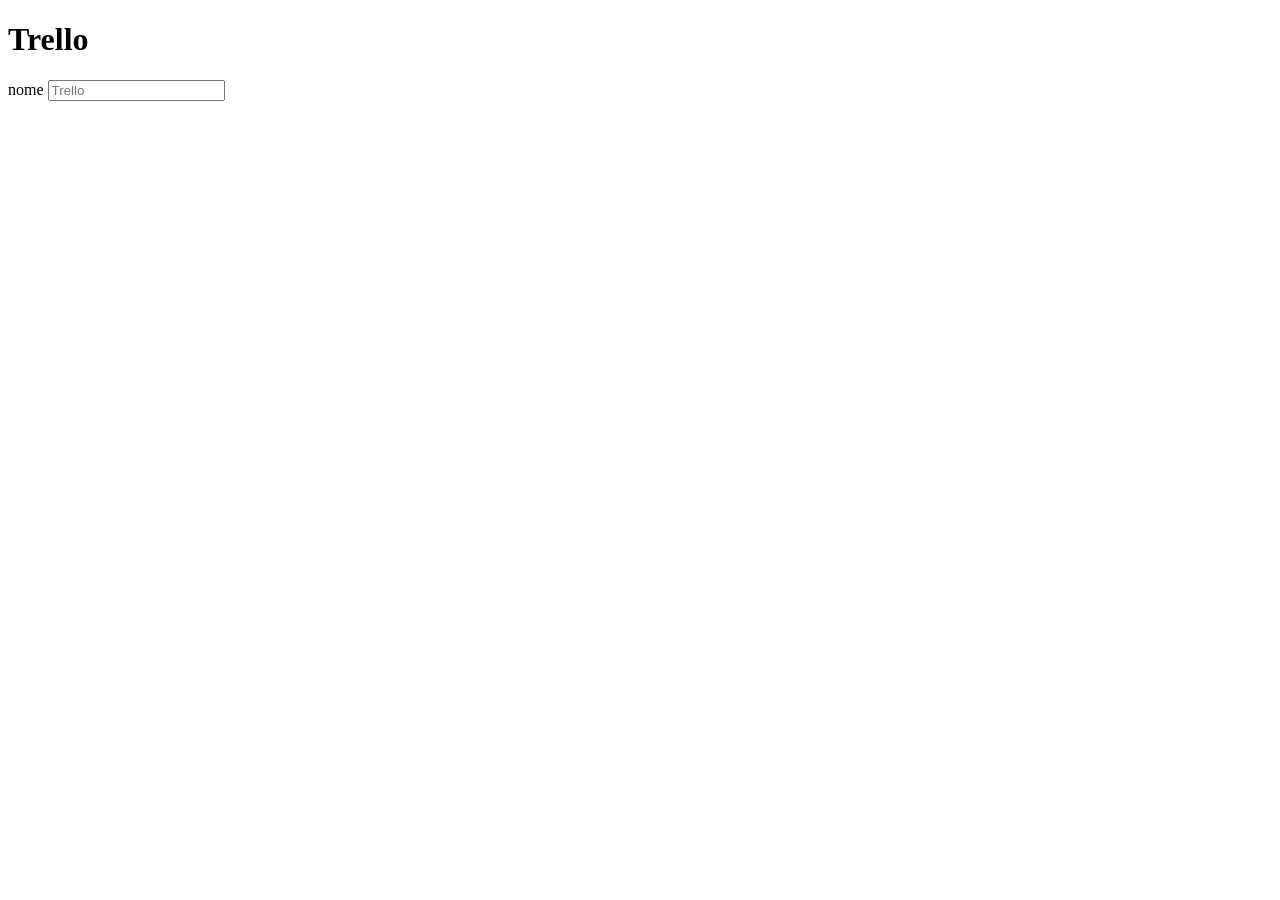
==== Formulario_exercicio1/index.html @ 1c45a18d "Formulario exercicio 1" ====
<!DOCTYPE html>
<html lang="en">
<head>
    <meta charset="UTF-8">
    <meta name="viewport" content="width=device-width, initial-scale=1.0">
    <title>Execício Formulário</title>
</head>
<body>
    <h1>Trello</h1>

    <form>
        <label for="name">nome</label>
        <input type="text" name="" id="" placeholder="Trello">

        <br>
        <br>
    </form>
</body>
</html>
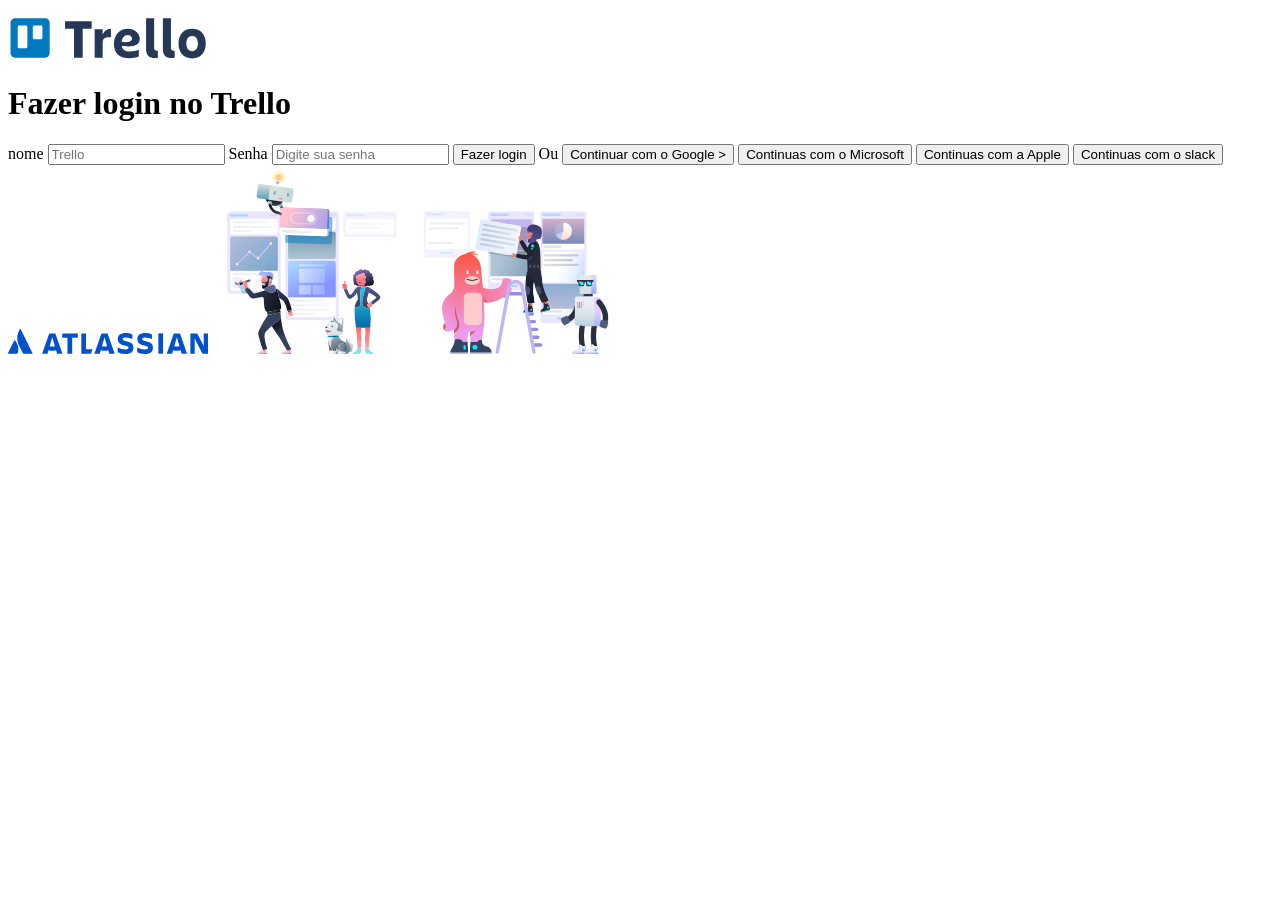
==== commit 9bf26165: "Exercicio formulario" ====
--- a/Formulario_exercicio1/index.html
+++ b/Formulario_exercicio1/index.html
@@ -3,14 +3,31 @@
 <head>
     <meta charset="UTF-8">
     <meta name="viewport" content="width=device-width, initial-scale=1.0">
-    <title>Execício Formulário</title>
+    <title>Formulario exercicio</title>
 </head>
+<figure>
+</figure>
 <body>
-    <h1>Trello</h1>
+    
+    <img src="img/trello.svg" width="200">
+    <h1>Fazer login no Trello</h1>
 
     <form>
         <label for="name">nome</label>
         <input type="text" name="" id="" placeholder="Trello">
+
+        <label for="senha">Senha</label>
+        <input type="password" id="senha" placeholder="Digite sua senha"/>
+
+        <button type="submit">Fazer login</button> <span>Ou</span>
+        <button type="button"> Continuar com o Google > </button>
+        <button type="submit">Continuas com o Microsoft</button>
+        <button type="submit">Continuas com a Apple</button>
+        <button type="submit">Continuas com o slack</button>
+
+        <img src="img/atlassian.svg" width="200">
+        <img src="img/analytics.svg" width="200">
+        <img src="img/interactive.svg" width="200">
 
         <br>
         <br>
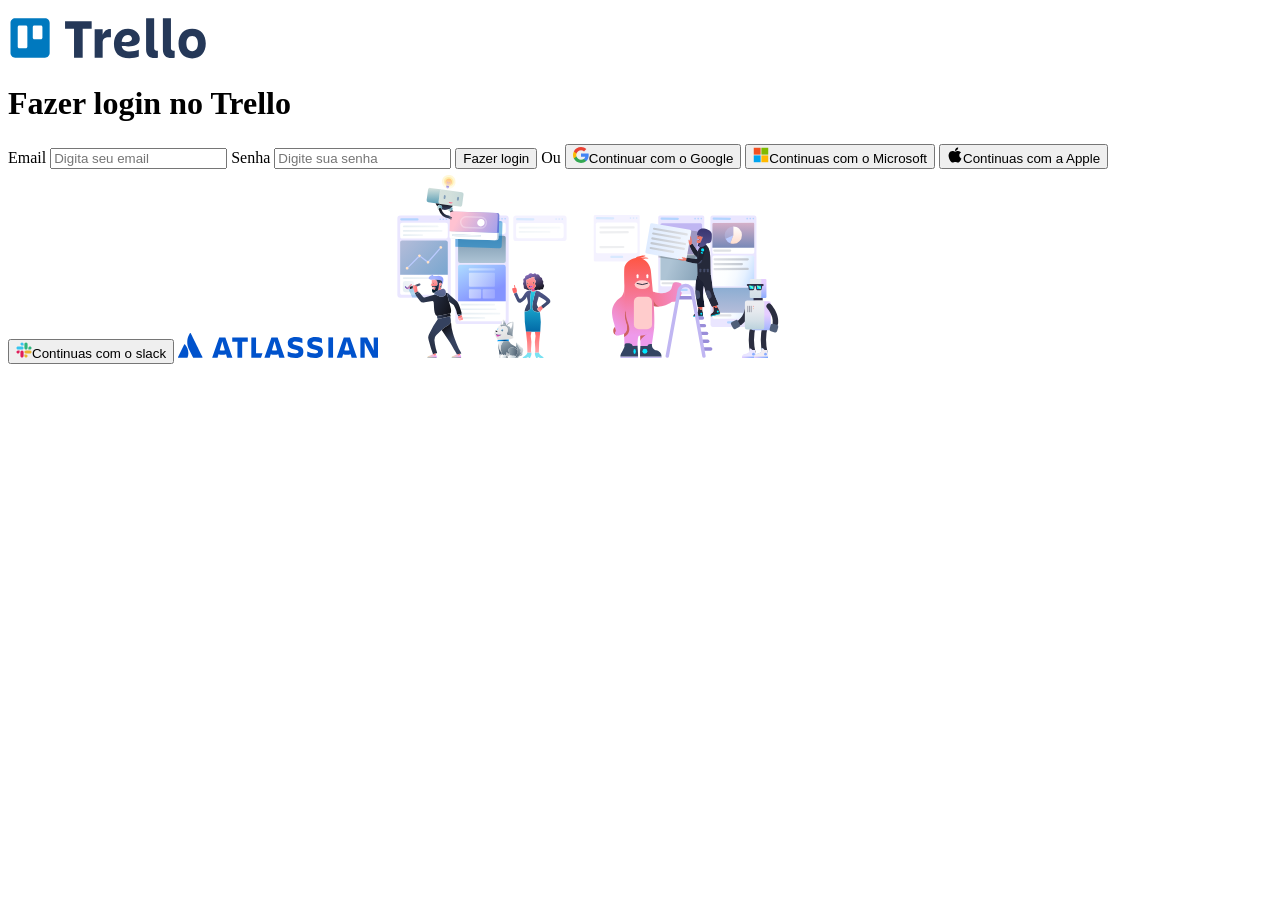
==== commit 7e0dcdc3: "Update index.html" ====
--- a/Formulario_exercicio1/index.html
+++ b/Formulario_exercicio1/index.html
@@ -10,20 +10,30 @@
 <body>
     
     <img src="img/trello.svg" width="200">
+
+
     <h1>Fazer login no Trello</h1>
 
     <form>
-        <label for="name">nome</label>
-        <input type="text" name="" id="" placeholder="Trello">
+        <label for="email">Email</label>
+        <input type="text" name="" id="" placeholder="Digita seu email">
 
         <label for="senha">Senha</label>
         <input type="password" id="senha" placeholder="Digite sua senha"/>
 
         <button type="submit">Fazer login</button> <span>Ou</span>
-        <button type="button"> Continuar com o Google > </button>
-        <button type="submit">Continuas com o Microsoft</button>
-        <button type="submit">Continuas com a Apple</button>
-        <button type="submit">Continuas com o slack</button>
+
+        <button type="button">
+            <img src="img/google.svg" alt="Google" width="16">Continuar com o Google </button>
+
+        <button type="submit">
+            <img src="img/microsoft.svg" alt="Microsoft" width="16" height="16">Continuas com o Microsoft</button>
+       
+        <button type="submit">
+            <img src="img/apple.svg" alt="Apple" width="16" height="16">Continuas com a Apple</button>
+        
+        <button type="submit">
+            <img src="img/slack.svg" alt="Slack" width="16" height="16">Continuas com o slack</button>
 
         <img src="img/atlassian.svg" width="200">
         <img src="img/analytics.svg" width="200">
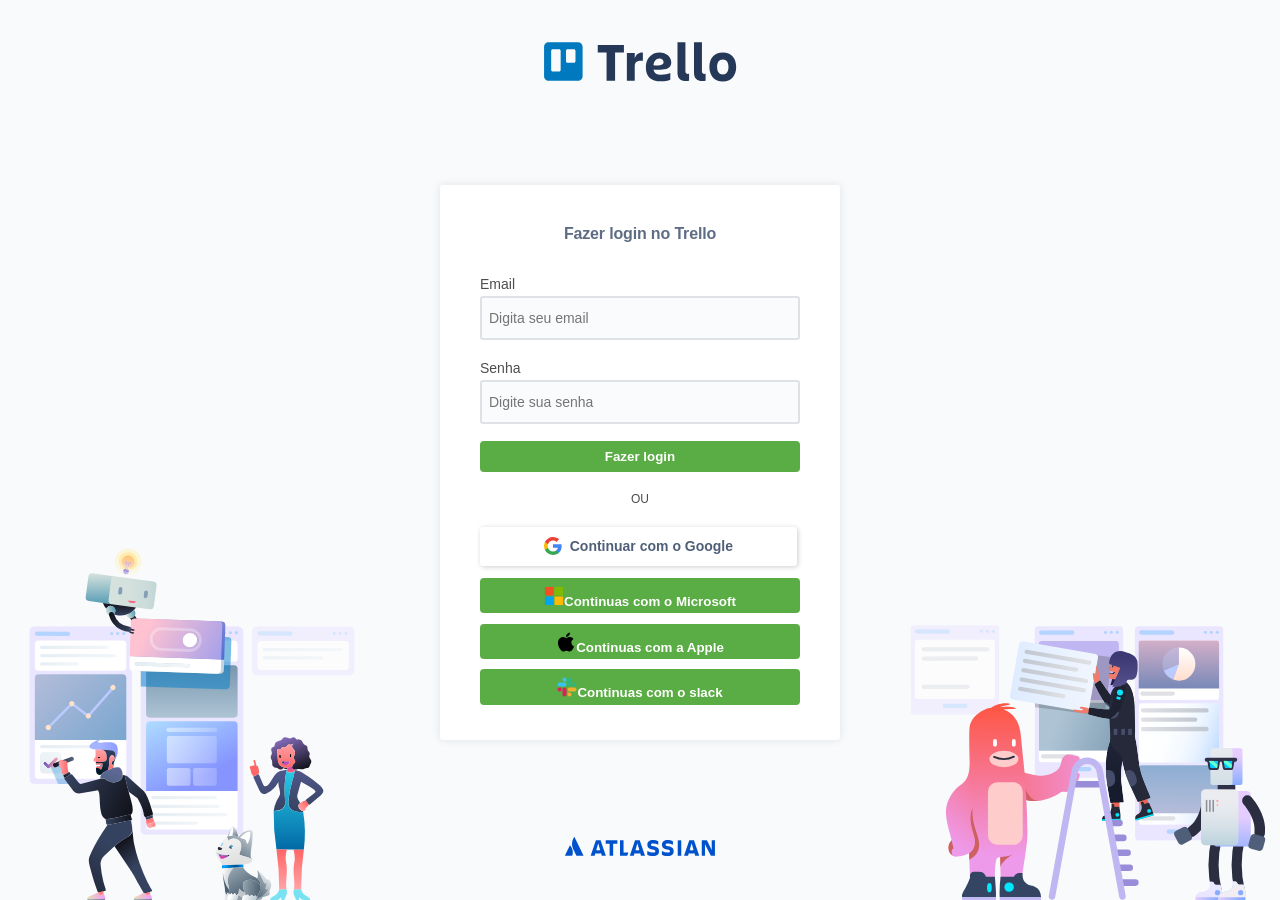
==== commit 5fa8760e: "Formulário_exercicio1 correção" ====
--- a/Formulario_exercicio1/index.html
+++ b/Formulario_exercicio1/index.html
@@ -1,46 +1,46 @@
 <!DOCTYPE html>
-<html lang="en">
+<html lang="pt-BR">
 <head>
     <meta charset="UTF-8">
     <meta name="viewport" content="width=device-width, initial-scale=1.0">
     <title>Formulario exercicio</title>
+
+    <script src="./js/stylesheet.js"defer></script>
 </head>
-<figure>
-</figure>
 <body>
     
-    <img src="img/trello.svg" width="200">
+    <img src="img/trello.svg" alt="Logo Trello" width="200">
 
 
     <h1>Fazer login no Trello</h1>
-
-    <form>
+    <form action="">
+    <buttom>
         <label for="email">Email</label>
-        <input type="text" name="" id="" placeholder="Digita seu email">
+        <input type="text" name="email" placeholder="Digita seu email">
 
         <label for="senha">Senha</label>
         <input type="password" id="senha" placeholder="Digite sua senha"/>
 
-        <button type="submit">Fazer login</button> <span>Ou</span>
+        <button type="submit">Fazer login</button>
+        
+        <span>Ou</span>
 
         <button type="button">
-            <img src="img/google.svg" alt="Google" width="16">Continuar com o Google </button>
+            <img src="img/google.svg" alt="Logo Google" width="20">Continuar com o Google </button>
 
         <button type="submit">
-            <img src="img/microsoft.svg" alt="Microsoft" width="16" height="16">Continuas com o Microsoft</button>
+            <img src="img/microsoft.svg" alt="Logo Microsoft" width="20">Continuas com o Microsoft</button>
        
         <button type="submit">
-            <img src="img/apple.svg" alt="Apple" width="16" height="16">Continuas com a Apple</button>
+            <img src="img/apple.svg" alt="Logo Apple" width="20">Continuas com a Apple</button>
         
         <button type="submit">
-            <img src="img/slack.svg" alt="Slack" width="16" height="16">Continuas com o slack</button>
-
+            <img src="img/slack.svg" alt="Logo Slack" width="20">Continuas com o slack</button>
+        </buttom>
+    </form>
+        
         <img src="img/atlassian.svg" width="200">
         <img src="img/analytics.svg" width="200">
         <img src="img/interactive.svg" width="200">
-
-        <br>
-        <br>
-    </form>
 </body>
 </html>
